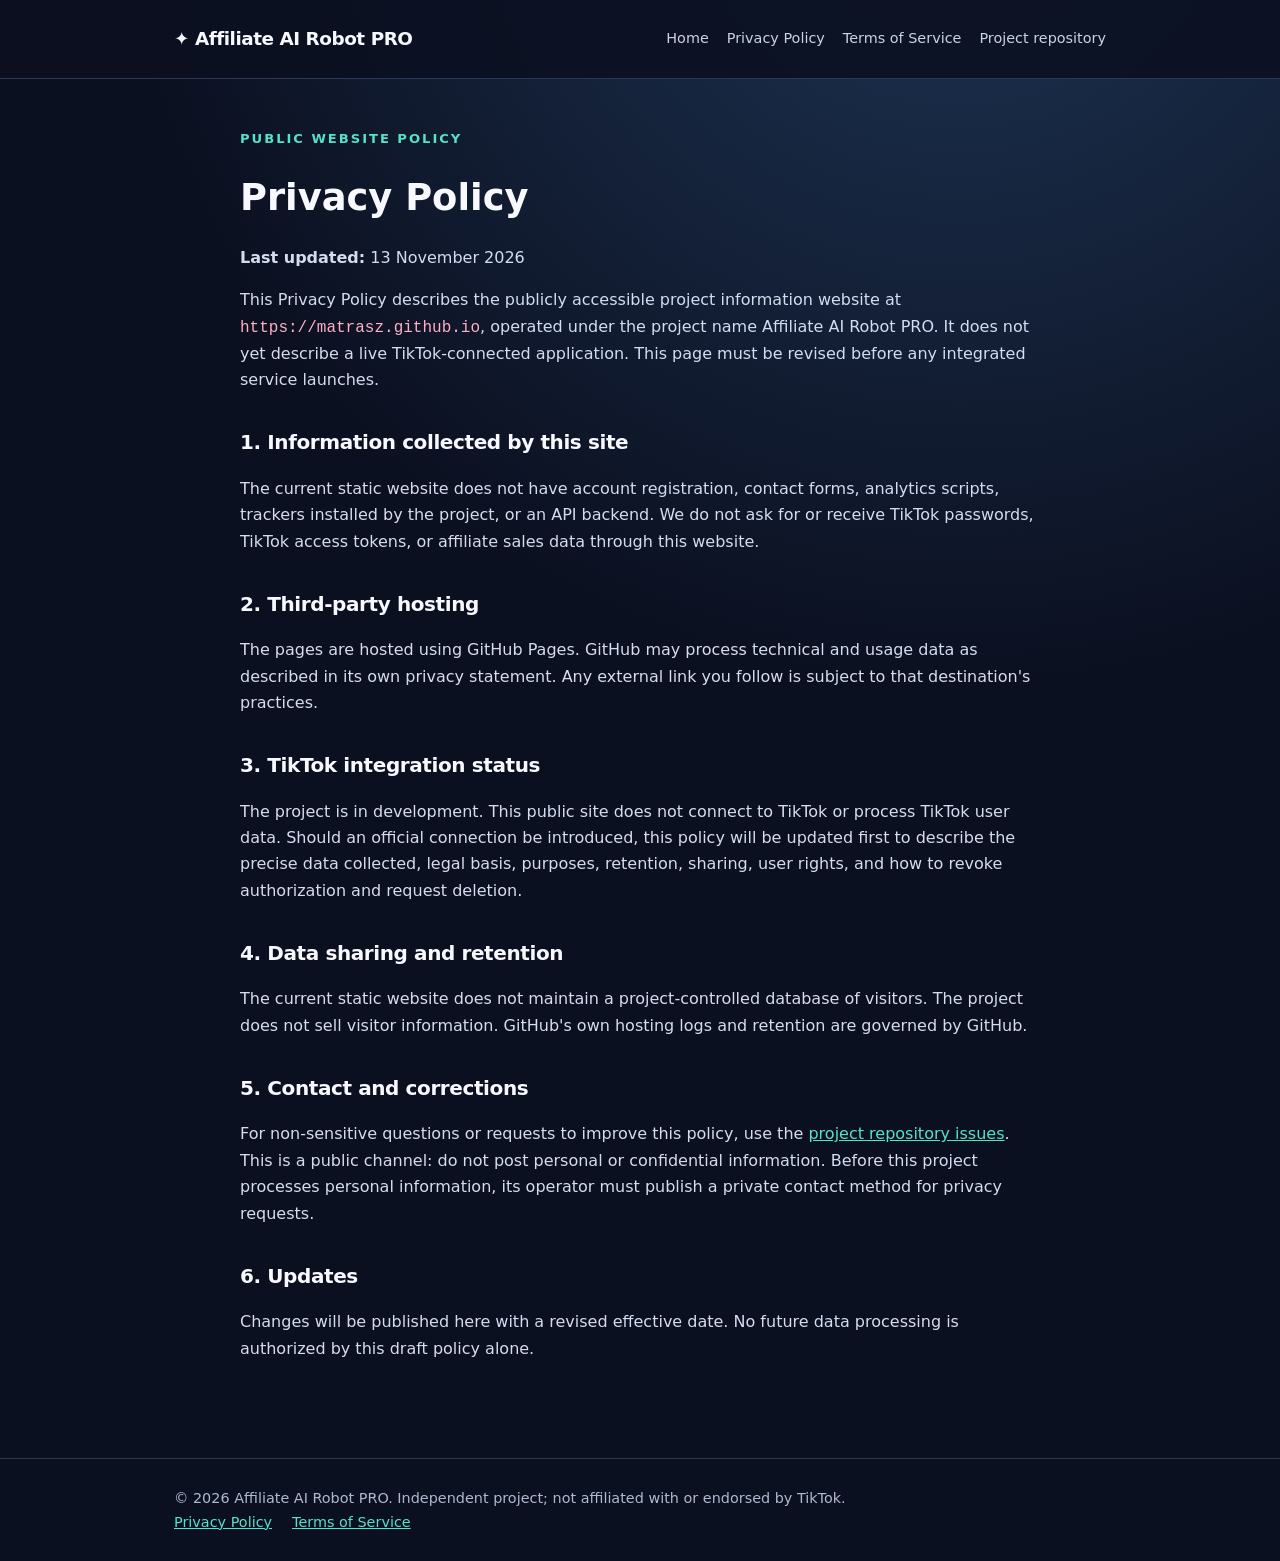
==== privacy.html @ 1ed5e054 "Add files via upload" ====
<!doctype html>
<html lang="en"><head><meta charset="utf-8"><meta name="viewport" content="width=device-width,initial-scale=1"><meta name="description" content="Privacy Policy for the current static project website."><title>Privacy Policy | Affiliate AI Robot PRO</title><link rel="stylesheet" href="/style.css"></head><body>
<header><nav class="wrap"><a href="/" class="brand">✦ Affiliate AI Robot PRO</a><div class="links"><a href="/">Home</a><a href="/privacy.html">Privacy Policy</a><a href="/terms.html">Terms of Service</a><a href="https://github.com/matrasz/matrasz.github.io">Project repository</a></div></nav></header>
<main><div class="wrap document"><span class="eyebrow">Public website policy</span><h1>Privacy Policy</h1><p><strong>Last updated:</strong> 13 November 2026</p><p>This Privacy Policy describes the publicly accessible project information website at <code>https://matrasz.github.io</code>, operated under the project name Affiliate AI Robot PRO. It does not yet describe a live TikTok-connected application. This page must be revised before any integrated service launches.</p><h2>1. Information collected by this site</h2><p>The current static website does not have account registration, contact forms, analytics scripts, trackers installed by the project, or an API backend. We do not ask for or receive TikTok passwords, TikTok access tokens, or affiliate sales data through this website.</p><h2>2. Third-party hosting</h2><p>The pages are hosted using GitHub Pages. GitHub may process technical and usage data as described in its own privacy statement. Any external link you follow is subject to that destination's practices.</p><h2>3. TikTok integration status</h2><p>The project is in development. This public site does not connect to TikTok or process TikTok user data. Should an official connection be introduced, this policy will be updated first to describe the precise data collected, legal basis, purposes, retention, sharing, user rights, and how to revoke authorization and request deletion.</p><h2>4. Data sharing and retention</h2><p>The current static website does not maintain a project-controlled database of visitors. The project does not sell visitor information. GitHub's own hosting logs and retention are governed by GitHub.</p><h2>5. Contact and corrections</h2><p>For non-sensitive questions or requests to improve this policy, use the <a href="https://github.com/matrasz/matrasz.github.io/issues">project repository issues</a>. This is a public channel: do not post personal or confidential information. Before this project processes personal information, its operator must publish a private contact method for privacy requests.</p><h2>6. Updates</h2><p>Changes will be published here with a revised effective date. No future data processing is authorized by this draft policy alone.</p></div></main><footer><div class="wrap">© 2026 Affiliate AI Robot PRO. Independent project; not affiliated with or endorsed by TikTok. <div><a href="/privacy.html">Privacy Policy</a><a href="/terms.html">Terms of Service</a></div></div></footer></body></html>
---- style.css ----
:root{color-scheme:dark;--bg:#0b1020;--panel:#141c32;--panel2:#192440;--muted:#aeb9d0;--white:#f7f9ff;--aqua:#55e1ca;--pink:#ff648a;--border:#2b3854}*{box-sizing:border-box}html{scroll-behavior:smooth}body{margin:0;background:radial-gradient(circle at 75% -10%,#1e3555 0%,#0b1020 43%);font:16px/1.65 system-ui,-apple-system,Segoe UI,Roboto,sans-serif;color:var(--white)}a{color:var(--aqua)}.wrap{max-width:980px;padding:0 24px;margin:auto}header{border-bottom:1px solid var(--border);background:#0b1020dc}nav{display:flex;align-items:center;justify-content:space-between;gap:14px;min-height:78px}nav .brand{font-size:1.15rem;font-weight:800;text-decoration:none;color:var(--white);letter-spacing:-.025em}nav .links{display:flex;gap:18px;flex-wrap:wrap}nav .links a{text-decoration:none;color:#cad3e4;font-size:.9rem}nav .links a:hover{color:var(--aqua)}.hero{padding:90px 0 70px}.eyebrow{color:var(--aqua);font-size:.82rem;font-weight:700;letter-spacing:.15em;text-transform:uppercase}.hero h1{max-width:850px;font-size:clamp(2.2rem,6vw,4.5rem);line-height:1.13;letter-spacing:-.05em;margin:20px 0}.lead{font-size:1.15rem;max-width:720px;color:var(--muted)}.pill{border:1px solid var(--border);border-radius:999px;padding:7px 14px;display:inline-block;color:#cbd7e9;font-size:.8rem}.chips{display:flex;gap:12px;flex-wrap:wrap;margin-top:34px}.section{padding:34px 0 75px}h2{font-size:1.7rem;letter-spacing:-.02em}h3{margin:0 0 6px;font-size:1.13rem}.grid{display:grid;grid-template-columns:repeat(3,1fr);gap:16px}.panel{padding:25px;background:linear-gradient(160deg,var(--panel2),var(--panel));border:1px solid var(--border);border-radius:16px}.panel p{color:var(--muted);margin:0}.note{padding:20px;border-left:3px solid var(--pink);background:#18213a;border-radius:8px;color:#d3dcee}.document{padding:46px 0 80px;max-width:800px}.document h1{font-size:2.3rem;line-height:1.2}.document h2{font-size:1.25rem;padding-top:16px}.document p,.document li{color:#d3ddef}.document ul{padding-left:24px}footer{border-top:1px solid var(--border);padding:28px 0;color:var(--muted);font-size:.9rem}footer a{margin-right:20px}code{color:#ffb0c4} @media(max-width:700px){.grid{grid-template-columns:1fr}nav{align-items:flex-start;flex-direction:column;padding:18px 0}nav .links{gap:13px}.hero{padding-top:56px}.document{padding-top:36px}}
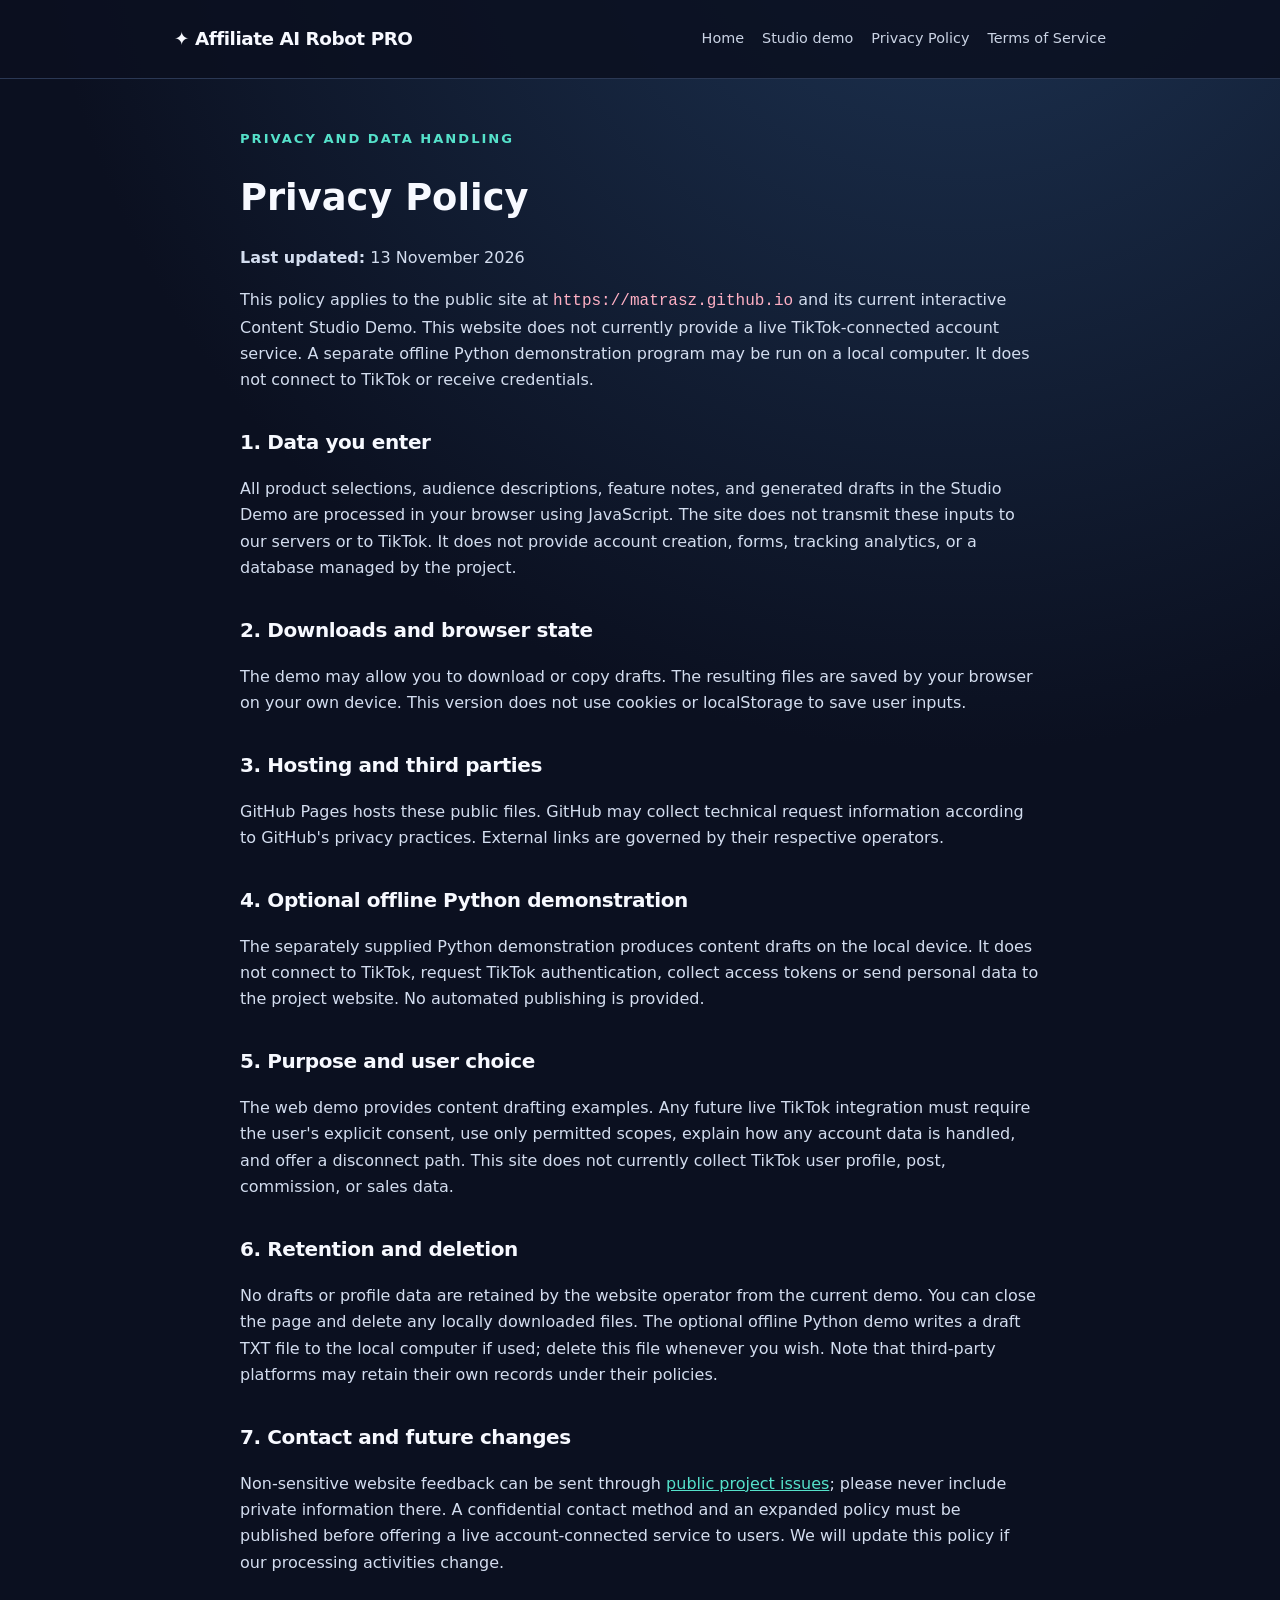
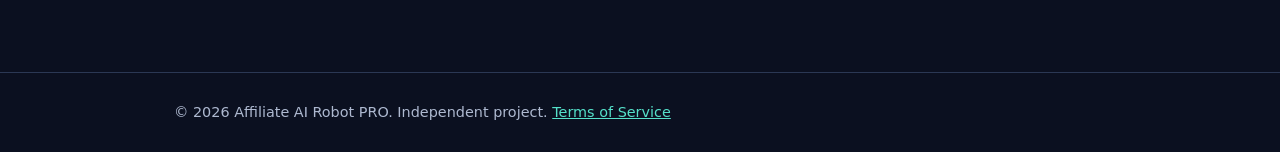
==== commit 2c581348: "Update Affiliate AI Robot PRO v0.3" ====
--- a/privacy.html
+++ b/privacy.html
@@ -1,4 +1 @@
-<!doctype html>
-<html lang="en"><head><meta charset="utf-8"><meta name="viewport" content="width=device-width,initial-scale=1"><meta name="description" content="Privacy Policy for the current static project website."><title>Privacy Policy | Affiliate AI Robot PRO</title><link rel="stylesheet" href="/style.css"></head><body>
-<header><nav class="wrap"><a href="/" class="brand">✦ Affiliate AI Robot PRO</a><div class="links"><a href="/">Home</a><a href="/privacy.html">Privacy Policy</a><a href="/terms.html">Terms of Service</a><a href="https://github.com/matrasz/matrasz.github.io">Project repository</a></div></nav></header>
-<main><div class="wrap document"><span class="eyebrow">Public website policy</span><h1>Privacy Policy</h1><p><strong>Last updated:</strong> 13 November 2026</p><p>This Privacy Policy describes the publicly accessible project information website at <code>https://matrasz.github.io</code>, operated under the project name Affiliate AI Robot PRO. It does not yet describe a live TikTok-connected application. This page must be revised before any integrated service launches.</p><h2>1. Information collected by this site</h2><p>The current static website does not have account registration, contact forms, analytics scripts, trackers installed by the project, or an API backend. We do not ask for or receive TikTok passwords, TikTok access tokens, or affiliate sales data through this website.</p><h2>2. Third-party hosting</h2><p>The pages are hosted using GitHub Pages. GitHub may process technical and usage data as described in its own privacy statement. Any external link you follow is subject to that destination's practices.</p><h2>3. TikTok integration status</h2><p>The project is in development. This public site does not connect to TikTok or process TikTok user data. Should an official connection be introduced, this policy will be updated first to describe the precise data collected, legal basis, purposes, retention, sharing, user rights, and how to revoke authorization and request deletion.</p><h2>4. Data sharing and retention</h2><p>The current static website does not maintain a project-controlled database of visitors. The project does not sell visitor information. GitHub's own hosting logs and retention are governed by GitHub.</p><h2>5. Contact and corrections</h2><p>For non-sensitive questions or requests to improve this policy, use the <a href="https://github.com/matrasz/matrasz.github.io/issues">project repository issues</a>. This is a public channel: do not post personal or confidential information. Before this project processes personal information, its operator must publish a private contact method for privacy requests.</p><h2>6. Updates</h2><p>Changes will be published here with a revised effective date. No future data processing is authorized by this draft policy alone.</p></div></main><footer><div class="wrap">© 2026 Affiliate AI Robot PRO. Independent project; not affiliated with or endorsed by TikTok. <div><a href="/privacy.html">Privacy Policy</a><a href="/terms.html">Terms of Service</a></div></div></footer></body></html>+<!doctype html><html lang="en"><head><meta charset="utf-8"><meta name="viewport" content="width=device-width,initial-scale=1"><title>Privacy Policy | Affiliate AI Robot PRO</title><link rel="stylesheet" href="/style.css"></head><body><header><nav class="wrap"><a href="/" class="brand">✦ Affiliate AI Robot PRO</a><div class="links"><a href="/">Home</a><a href="/studio.html">Studio demo</a><a href="/privacy.html">Privacy Policy</a><a href="/terms.html">Terms of Service</a></div></nav></header><main class="wrap document"><span class="eyebrow">Privacy and data handling</span><h1>Privacy Policy</h1><p><strong>Last updated:</strong> 13 November 2026</p><p>This policy applies to the public site at <code>https://matrasz.github.io</code> and its current interactive Content Studio Demo. This website does not currently provide a live TikTok-connected account service. A separate offline Python demonstration program may be run on a local computer. It does not connect to TikTok or receive credentials.</p><h2>1. Data you enter</h2><p>All product selections, audience descriptions, feature notes, and generated drafts in the Studio Demo are processed in your browser using JavaScript. The site does not transmit these inputs to our servers or to TikTok. It does not provide account creation, forms, tracking analytics, or a database managed by the project.</p><h2>2. Downloads and browser state</h2><p>The demo may allow you to download or copy drafts. The resulting files are saved by your browser on your own device. This version does not use cookies or localStorage to save user inputs.</p><h2>3. Hosting and third parties</h2><p>GitHub Pages hosts these public files. GitHub may collect technical request information according to GitHub's privacy practices. External links are governed by their respective operators.</p><h2>4. Optional offline Python demonstration</h2><p>The separately supplied Python demonstration produces content drafts on the local device. It does not connect to TikTok, request TikTok authentication, collect access tokens or send personal data to the project website. No automated publishing is provided.</p><h2>5. Purpose and user choice</h2><p>The web demo provides content drafting examples. Any future live TikTok integration must require the user's explicit consent, use only permitted scopes, explain how any account data is handled, and offer a disconnect path. This site does not currently collect TikTok user profile, post, commission, or sales data.</p><h2>6. Retention and deletion</h2><p>No drafts or profile data are retained by the website operator from the current demo. You can close the page and delete any locally downloaded files. The optional offline Python demo writes a draft TXT file to the local computer if used; delete this file whenever you wish. Note that third-party platforms may retain their own records under their policies.</p><h2>7. Contact and future changes</h2><p>Non-sensitive website feedback can be sent through <a href="https://github.com/matrasz/matrasz.github.io/issues">public project issues</a>; please never include private information there. A confidential contact method and an expanded policy must be published before offering a live account-connected service to users. We will update this policy if our processing activities change.</p></main><footer><div class="wrap">© 2026 Affiliate AI Robot PRO. Independent project. <a href="/terms.html">Terms of Service</a></div></footer></body></html>
--- a/style.css
+++ b/style.css
@@ -1,2 +1,4 @@
 
 :root{color-scheme:dark;--bg:#0b1020;--panel:#141c32;--panel2:#192440;--muted:#aeb9d0;--white:#f7f9ff;--aqua:#55e1ca;--pink:#ff648a;--border:#2b3854}*{box-sizing:border-box}html{scroll-behavior:smooth}body{margin:0;background:radial-gradient(circle at 75% -10%,#1e3555 0%,#0b1020 43%);font:16px/1.65 system-ui,-apple-system,Segoe UI,Roboto,sans-serif;color:var(--white)}a{color:var(--aqua)}.wrap{max-width:980px;padding:0 24px;margin:auto}header{border-bottom:1px solid var(--border);background:#0b1020dc}nav{display:flex;align-items:center;justify-content:space-between;gap:14px;min-height:78px}nav .brand{font-size:1.15rem;font-weight:800;text-decoration:none;color:var(--white);letter-spacing:-.025em}nav .links{display:flex;gap:18px;flex-wrap:wrap}nav .links a{text-decoration:none;color:#cad3e4;font-size:.9rem}nav .links a:hover{color:var(--aqua)}.hero{padding:90px 0 70px}.eyebrow{color:var(--aqua);font-size:.82rem;font-weight:700;letter-spacing:.15em;text-transform:uppercase}.hero h1{max-width:850px;font-size:clamp(2.2rem,6vw,4.5rem);line-height:1.13;letter-spacing:-.05em;margin:20px 0}.lead{font-size:1.15rem;max-width:720px;color:var(--muted)}.pill{border:1px solid var(--border);border-radius:999px;padding:7px 14px;display:inline-block;color:#cbd7e9;font-size:.8rem}.chips{display:flex;gap:12px;flex-wrap:wrap;margin-top:34px}.section{padding:34px 0 75px}h2{font-size:1.7rem;letter-spacing:-.02em}h3{margin:0 0 6px;font-size:1.13rem}.grid{display:grid;grid-template-columns:repeat(3,1fr);gap:16px}.panel{padding:25px;background:linear-gradient(160deg,var(--panel2),var(--panel));border:1px solid var(--border);border-radius:16px}.panel p{color:var(--muted);margin:0}.note{padding:20px;border-left:3px solid var(--pink);background:#18213a;border-radius:8px;color:#d3dcee}.document{padding:46px 0 80px;max-width:800px}.document h1{font-size:2.3rem;line-height:1.2}.document h2{font-size:1.25rem;padding-top:16px}.document p,.document li{color:#d3ddef}.document ul{padding-left:24px}footer{border-top:1px solid var(--border);padding:28px 0;color:var(--muted);font-size:.9rem}footer a{margin-right:20px}code{color:#ffb0c4} @media(max-width:700px){.grid{grid-template-columns:1fr}nav{align-items:flex-start;flex-direction:column;padding:18px 0}nav .links{gap:13px}.hero{padding-top:56px}.document{padding-top:36px}}
+
+.cta{display:inline-block;background:var(--aqua);color:#071324;padding:12px 19px;border-radius:10px;text-decoration:none;font-weight:800}.field{display:block;color:#cdd8e9;font-weight:650;margin-bottom:7px}.form-grid{display:grid;grid-template-columns:1fr 1fr;gap:16px}.control{width:100%;border:1px solid #4c6080;border-radius:10px;background:#0d162b;color:white;padding:12px;font:inherit}.control:focus{outline:2px solid var(--aqua)}.output{white-space:pre-wrap;line-height:1.8;overflow-wrap:anywhere;border:1px solid var(--border);background:#091123;padding:20px;border-radius:12px;min-height:120px}.action{border:1px solid #38506b;color:#f7f9ff;background:#202e4c;border-radius:10px;padding:12px 20px;font-weight:700;cursor:pointer}.action.primary{background:var(--aqua);color:#061522}.action:disabled{opacity:.45}.label-note{color:var(--muted);font-size:.89rem;margin-top:8px}.actions{display:flex;gap:12px;flex-wrap:wrap;margin-top:18px}.status{padding:10px 0;color:var(--aqua);font-size:.9rem} @media(max-width:700px){.form-grid{grid-template-columns:1fr}}
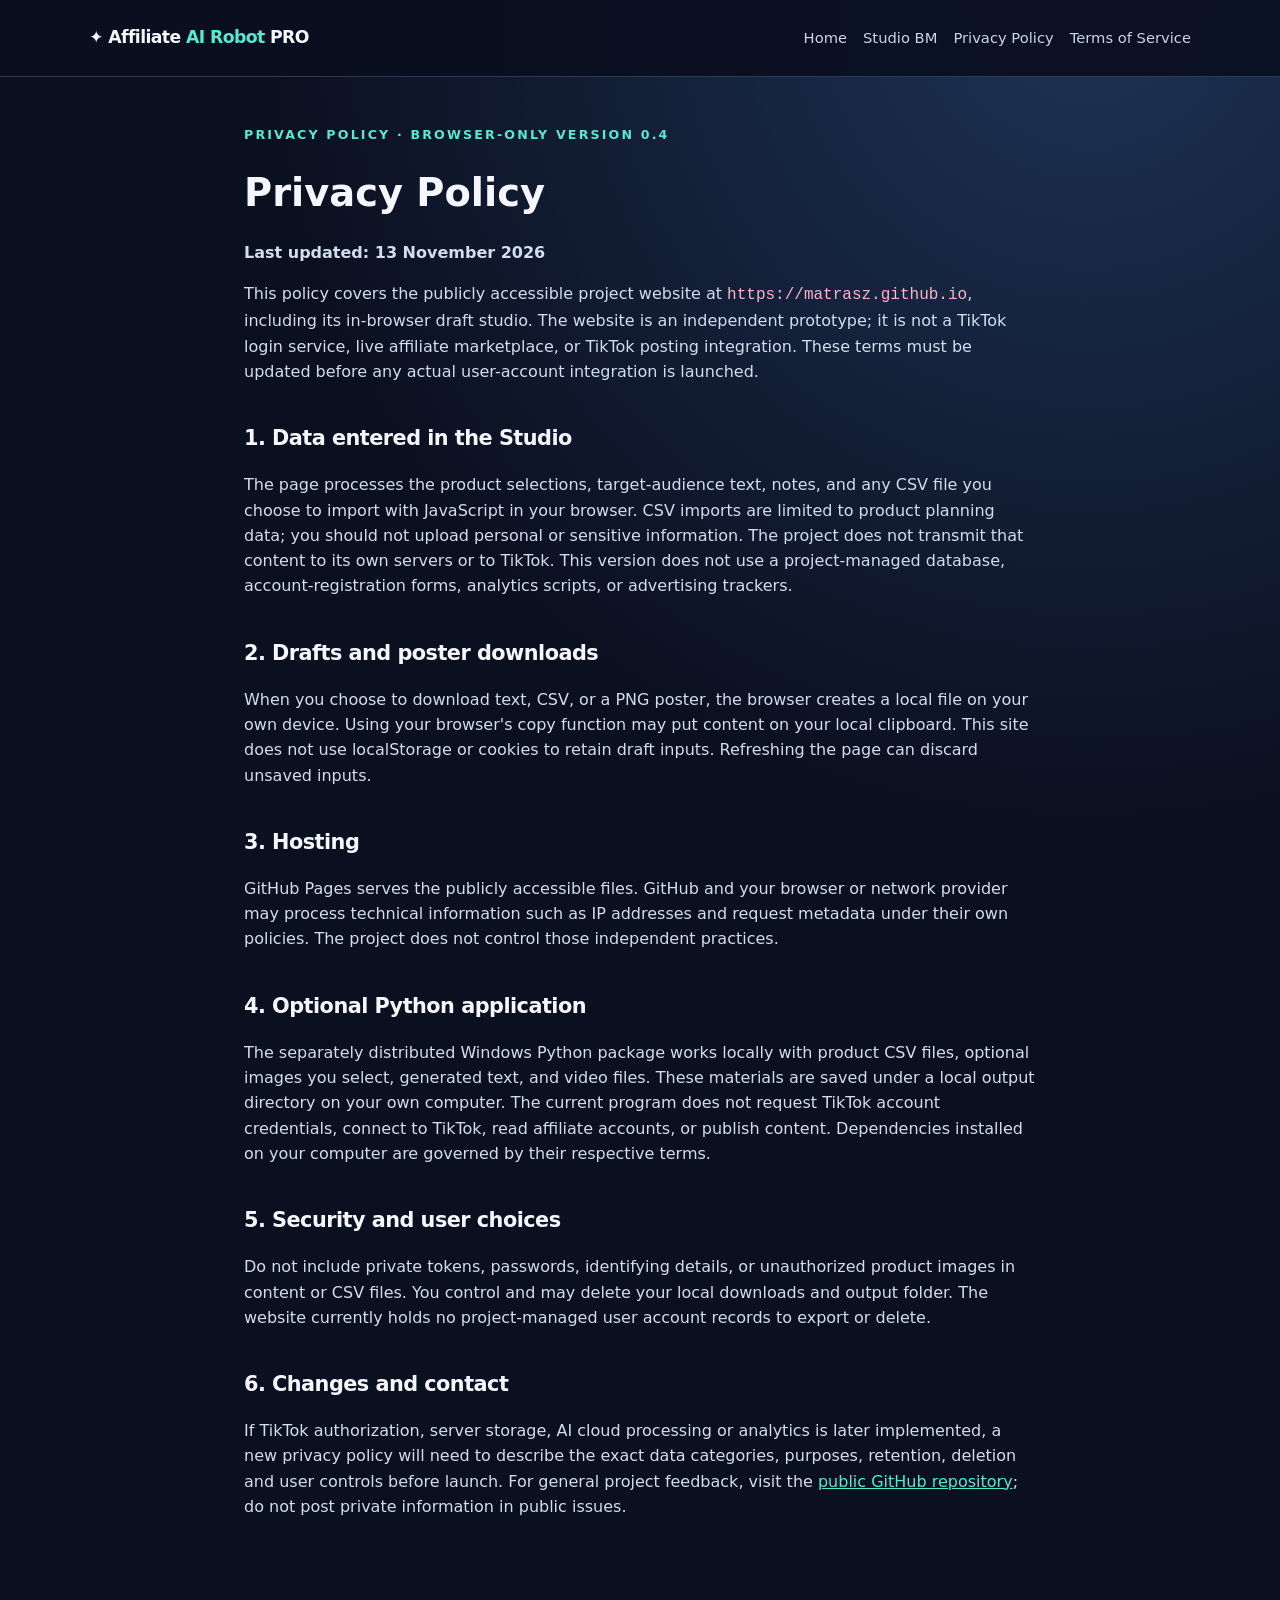
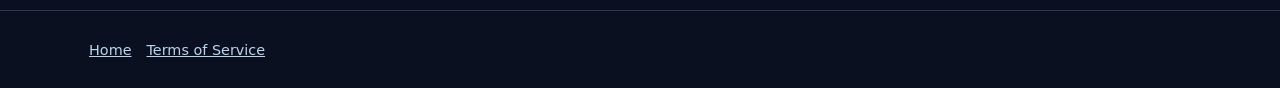
==== commit 8a310145: "Update Affiliate AI Robot PRO v0.4" ====
--- a/privacy.html
+++ b/privacy.html
@@ -1 +1,7 @@
-<!doctype html><html lang="en"><head><meta charset="utf-8"><meta name="viewport" content="width=device-width,initial-scale=1"><title>Privacy Policy | Affiliate AI Robot PRO</title><link rel="stylesheet" href="/style.css"></head><body><header><nav class="wrap"><a href="/" class="brand">✦ Affiliate AI Robot PRO</a><div class="links"><a href="/">Home</a><a href="/studio.html">Studio demo</a><a href="/privacy.html">Privacy Policy</a><a href="/terms.html">Terms of Service</a></div></nav></header><main class="wrap document"><span class="eyebrow">Privacy and data handling</span><h1>Privacy Policy</h1><p><strong>Last updated:</strong> 13 November 2026</p><p>This policy applies to the public site at <code>https://matrasz.github.io</code> and its current interactive Content Studio Demo. This website does not currently provide a live TikTok-connected account service. A separate offline Python demonstration program may be run on a local computer. It does not connect to TikTok or receive credentials.</p><h2>1. Data you enter</h2><p>All product selections, audience descriptions, feature notes, and generated drafts in the Studio Demo are processed in your browser using JavaScript. The site does not transmit these inputs to our servers or to TikTok. It does not provide account creation, forms, tracking analytics, or a database managed by the project.</p><h2>2. Downloads and browser state</h2><p>The demo may allow you to download or copy drafts. The resulting files are saved by your browser on your own device. This version does not use cookies or localStorage to save user inputs.</p><h2>3. Hosting and third parties</h2><p>GitHub Pages hosts these public files. GitHub may collect technical request information according to GitHub's privacy practices. External links are governed by their respective operators.</p><h2>4. Optional offline Python demonstration</h2><p>The separately supplied Python demonstration produces content drafts on the local device. It does not connect to TikTok, request TikTok authentication, collect access tokens or send personal data to the project website. No automated publishing is provided.</p><h2>5. Purpose and user choice</h2><p>The web demo provides content drafting examples. Any future live TikTok integration must require the user's explicit consent, use only permitted scopes, explain how any account data is handled, and offer a disconnect path. This site does not currently collect TikTok user profile, post, commission, or sales data.</p><h2>6. Retention and deletion</h2><p>No drafts or profile data are retained by the website operator from the current demo. You can close the page and delete any locally downloaded files. The optional offline Python demo writes a draft TXT file to the local computer if used; delete this file whenever you wish. Note that third-party platforms may retain their own records under their policies.</p><h2>7. Contact and future changes</h2><p>Non-sensitive website feedback can be sent through <a href="https://github.com/matrasz/matrasz.github.io/issues">public project issues</a>; please never include private information there. A confidential contact method and an expanded policy must be published before offering a live account-connected service to users. We will update this policy if our processing activities change.</p></main><footer><div class="wrap">© 2026 Affiliate AI Robot PRO. Independent project. <a href="/terms.html">Terms of Service</a></div></footer></body></html>+<!doctype html><html lang="en"><head><meta charset="utf-8"><meta name="viewport" content="width=device-width,initial-scale=1"><title>Privacy Policy | Affiliate AI Robot PRO</title><link rel="stylesheet" href="/style.css"></head><body><header><nav class="wrap"><a class="brand" href="/">✦ Affiliate <b>AI Robot</b> PRO</a><div class="links"><a href="/">Home</a><a href="/studio.html">Studio BM</a><a href="/privacy.html">Privacy Policy</a><a href="/terms.html">Terms of Service</a></div></nav></header><main class="wrap document"><span class="eyebrow">Privacy policy · Browser-only version 0.4</span><h1>Privacy Policy</h1><p><strong>Last updated: 13 November 2026</strong></p><p>This policy covers the publicly accessible project website at <code>https://matrasz.github.io</code>, including its in-browser draft studio. The website is an independent prototype; it is not a TikTok login service, live affiliate marketplace, or TikTok posting integration. These terms must be updated before any actual user-account integration is launched.</p>
+<h2>1. Data entered in the Studio</h2><p>The page processes the product selections, target-audience text, notes, and any CSV file you choose to import with JavaScript in your browser. CSV imports are limited to product planning data; you should not upload personal or sensitive information. The project does not transmit that content to its own servers or to TikTok. This version does not use a project-managed database, account-registration forms, analytics scripts, or advertising trackers.</p>
+<h2>2. Drafts and poster downloads</h2><p>When you choose to download text, CSV, or a PNG poster, the browser creates a local file on your own device. Using your browser's copy function may put content on your local clipboard. This site does not use localStorage or cookies to retain draft inputs. Refreshing the page can discard unsaved inputs.</p>
+<h2>3. Hosting</h2><p>GitHub Pages serves the publicly accessible files. GitHub and your browser or network provider may process technical information such as IP addresses and request metadata under their own policies. The project does not control those independent practices.</p>
+<h2>4. Optional Python application</h2><p>The separately distributed Windows Python package works locally with product CSV files, optional images you select, generated text, and video files. These materials are saved under a local output directory on your own computer. The current program does not request TikTok account credentials, connect to TikTok, read affiliate accounts, or publish content. Dependencies installed on your computer are governed by their respective terms.</p>
+<h2>5. Security and user choices</h2><p>Do not include private tokens, passwords, identifying details, or unauthorized product images in content or CSV files. You control and may delete your local downloads and output folder. The website currently holds no project-managed user account records to export or delete.</p>
+<h2>6. Changes and contact</h2><p>If TikTok authorization, server storage, AI cloud processing or analytics is later implemented, a new privacy policy will need to describe the exact data categories, purposes, retention, deletion and user controls before launch. For general project feedback, visit the <a href="https://github.com/matrasz/matrasz.github.io">public GitHub repository</a>; do not post private information in public issues.</p></main><footer><div class="wrap footlinks"><a href="/">Home</a><a href="/terms.html">Terms of Service</a></div></footer></body></html>
--- a/style.css
+++ b/style.css
@@ -1,4 +1 @@
-
-:root{color-scheme:dark;--bg:#0b1020;--panel:#141c32;--panel2:#192440;--muted:#aeb9d0;--white:#f7f9ff;--aqua:#55e1ca;--pink:#ff648a;--border:#2b3854}*{box-sizing:border-box}html{scroll-behavior:smooth}body{margin:0;background:radial-gradient(circle at 75% -10%,#1e3555 0%,#0b1020 43%);font:16px/1.65 system-ui,-apple-system,Segoe UI,Roboto,sans-serif;color:var(--white)}a{color:var(--aqua)}.wrap{max-width:980px;padding:0 24px;margin:auto}header{border-bottom:1px solid var(--border);background:#0b1020dc}nav{display:flex;align-items:center;justify-content:space-between;gap:14px;min-height:78px}nav .brand{font-size:1.15rem;font-weight:800;text-decoration:none;color:var(--white);letter-spacing:-.025em}nav .links{display:flex;gap:18px;flex-wrap:wrap}nav .links a{text-decoration:none;color:#cad3e4;font-size:.9rem}nav .links a:hover{color:var(--aqua)}.hero{padding:90px 0 70px}.eyebrow{color:var(--aqua);font-size:.82rem;font-weight:700;letter-spacing:.15em;text-transform:uppercase}.hero h1{max-width:850px;font-size:clamp(2.2rem,6vw,4.5rem);line-height:1.13;letter-spacing:-.05em;margin:20px 0}.lead{font-size:1.15rem;max-width:720px;color:var(--muted)}.pill{border:1px solid var(--border);border-radius:999px;padding:7px 14px;display:inline-block;color:#cbd7e9;font-size:.8rem}.chips{display:flex;gap:12px;flex-wrap:wrap;margin-top:34px}.section{padding:34px 0 75px}h2{font-size:1.7rem;letter-spacing:-.02em}h3{margin:0 0 6px;font-size:1.13rem}.grid{display:grid;grid-template-columns:repeat(3,1fr);gap:16px}.panel{padding:25px;background:linear-gradient(160deg,var(--panel2),var(--panel));border:1px solid var(--border);border-radius:16px}.panel p{color:var(--muted);margin:0}.note{padding:20px;border-left:3px solid var(--pink);background:#18213a;border-radius:8px;color:#d3dcee}.document{padding:46px 0 80px;max-width:800px}.document h1{font-size:2.3rem;line-height:1.2}.document h2{font-size:1.25rem;padding-top:16px}.document p,.document li{color:#d3ddef}.document ul{padding-left:24px}footer{border-top:1px solid var(--border);padding:28px 0;color:var(--muted);font-size:.9rem}footer a{margin-right:20px}code{color:#ffb0c4} @media(max-width:700px){.grid{grid-template-columns:1fr}nav{align-items:flex-start;flex-direction:column;padding:18px 0}nav .links{gap:13px}.hero{padding-top:56px}.document{padding-top:36px}}
-
-.cta{display:inline-block;background:var(--aqua);color:#071324;padding:12px 19px;border-radius:10px;text-decoration:none;font-weight:800}.field{display:block;color:#cdd8e9;font-weight:650;margin-bottom:7px}.form-grid{display:grid;grid-template-columns:1fr 1fr;gap:16px}.control{width:100%;border:1px solid #4c6080;border-radius:10px;background:#0d162b;color:white;padding:12px;font:inherit}.control:focus{outline:2px solid var(--aqua)}.output{white-space:pre-wrap;line-height:1.8;overflow-wrap:anywhere;border:1px solid var(--border);background:#091123;padding:20px;border-radius:12px;min-height:120px}.action{border:1px solid #38506b;color:#f7f9ff;background:#202e4c;border-radius:10px;padding:12px 20px;font-weight:700;cursor:pointer}.action.primary{background:var(--aqua);color:#061522}.action:disabled{opacity:.45}.label-note{color:var(--muted);font-size:.89rem;margin-top:8px}.actions{display:flex;gap:12px;flex-wrap:wrap;margin-top:18px}.status{padding:10px 0;color:var(--aqua);font-size:.9rem} @media(max-width:700px){.form-grid{grid-template-columns:1fr}}
+:root{color-scheme:dark;--bg:#0b1020;--panel:#141d34;--panel2:#182541;--line:#2e3a54;--text:#f5f7ff;--muted:#afbcd3;--mint:#56ead0;--pink:#ff769b;--blue:#7aa8ff;--chip:#263753}*{box-sizing:border-box}html{scroll-behavior:smooth}body{margin:0;background:radial-gradient(circle at 85% 0%,#1d3355 0%,var(--bg) 41%);font:16px/1.58 system-ui,-apple-system,Segoe UI,Roboto,sans-serif;color:var(--text)}a{color:var(--mint)}.wrap{max-width:1150px;margin:auto;padding:0 24px}header{background:#0a1020ed;border-bottom:1px solid var(--line);position:sticky;top:0;z-index:10}nav{min-height:76px;display:flex;align-items:center;justify-content:space-between;gap:15px}.brand{font-size:1.08rem;font-weight:800;letter-spacing:-.035em;color:var(--text);text-decoration:none}.brand b{color:var(--mint)}.links{display:flex;gap:16px;flex-wrap:wrap}.links a{text-decoration:none;color:#cbd5e7;font-size:.92rem}.links a:hover{color:var(--mint)}.hero{padding:80px 0 66px}.hero h1{font-size:clamp(2.25rem,6.3vw,4.8rem);line-height:1.08;max-width:950px;letter-spacing:-.065em;margin:18px 0}.hero h1 em{font-style:normal;color:var(--mint)}.eyebrow{font-size:.79rem;text-transform:uppercase;letter-spacing:.17em;color:var(--mint);font-weight:800}.lead{color:var(--muted);font-size:1.17rem;max-width:820px}.section{padding:26px 0 70px}h2{font-size:1.65rem;letter-spacing:-.025em}h3{font-size:1.12rem}p{margin-top:.65em}.grid{display:grid;grid-template-columns:repeat(3,1fr);gap:15px}.panel{border:1px solid var(--line);background:linear-gradient(155deg,var(--panel2),var(--panel));border-radius:18px;padding:24px}.panel p{color:var(--muted)}.note{border-left:3px solid var(--pink);background:#1b2440;padding:16px 20px;border-radius:10px;color:#d8e1f2}.chips{display:flex;gap:10px;flex-wrap:wrap;margin:28px 0}.pill{display:inline-block;border:1px solid var(--line);border-radius:999px;padding:8px 13px;color:#d0dbeb;font-size:.82rem}.button,.action{cursor:pointer;display:inline-flex;align-items:center;justify-content:center;gap:7px;padding:12px 17px;border:1px solid #3d4d6c;color:var(--text);background:#223151;border-radius:10px;text-decoration:none;font-weight:700;font-size:.92rem;min-height:44px}.button.primary,.action.primary{background:var(--mint);color:#071322;border-color:var(--mint)}.action:hover,.button:hover{filter:brightness(1.09)}.action:disabled{cursor:not-allowed;opacity:.42}.document{max-width:840px;padding-top:44px;padding-bottom:75px}.document h1{font-size:2.4rem;line-height:1.1}.document h2{font-size:1.3rem;margin-top:38px}.document p,.document li{color:#d2ddee}.document li{margin-bottom:7px}.document code{overflow-wrap:anywhere;color:#ffb4c8}.shell{padding:34px 0 80px}.page-title{margin:10px 0 6px;font-size:clamp(2rem,4vw,3rem);letter-spacing:-.045em}.sub{max-width:950px;color:var(--muted);margin:5px 0 25px}.dash{display:grid;grid-template-columns:1fr 1fr;gap:18px}.field{display:block;margin-bottom:6px;font-size:.87rem;color:#d9e4f7;font-weight:700}.control{width:100%;padding:12px 14px;min-height:46px;background:#0d182c;border:1px solid #3b4f74;border-radius:10px;color:var(--text);font:inherit}.control:focus{outline:2px solid var(--mint);outline-offset:2px}.control::placeholder{color:#8d9eb8}.control.small{font-size:.9rem}.form-grid{display:grid;grid-template-columns:1fr 1fr;gap:18px}.span2{grid-column:span 2}.actions{display:flex;gap:9px;flex-wrap:wrap;margin-top:17px}.hint{color:var(--muted);font-size:.84rem}.status{font-size:.86rem;color:var(--mint);min-height:20px}.statstrip{display:grid;grid-template-columns:repeat(3,1fr);gap:12px;margin:22px 0}.stat{background:#141e33;border:1px solid var(--line);border-radius:13px;padding:13px 17px}.stat strong{display:block;font-size:1.6rem;color:var(--mint);line-height:1.15}.stat span{font-size:.77rem;color:var(--muted)}.tablewrap{overflow:auto;border:1px solid var(--line);border-radius:12px;background:#11192b}table{border-collapse:collapse;width:100%;min-width:630px}th,td{padding:12px;border-bottom:1px solid #2a354c;text-align:left;vertical-align:middle;font-size:.88rem}th{background:#18243e;color:#b6c6e4}tr:last-child td{border-bottom:0}tr:hover td{background:#1a2742}.num{text-align:right;white-space:nowrap}.mini{border:1px solid #47698a;background:#223c50;color:#d9fffa;border-radius:7px;padding:6px 11px;cursor:pointer}.badge-note{font-size:.78rem;border-radius:6px;background:var(--chip);padding:4px 8px;color:#d4e8ff}.result{white-space:pre-wrap;font-size:.94rem;background:#0d1629;padding:18px;border:1px solid var(--line);border-radius:12px;color:#e6edfa;line-height:1.72;max-height:700px;overflow:auto}.product-area{padding-top:28px}.topbar{display:flex;align-items:center;justify-content:space-between;gap:15px;flex-wrap:wrap}.upload{display:inline-block;cursor:pointer}.upload input{position:absolute;width:1px;height:1px;opacity:0;pointer-events:none}.alert{border-radius:10px;padding:13px 17px;background:#24203a;border:1px solid #674765;color:#efcce5;font-size:.91rem}.muted{color:var(--muted)}footer{border-top:1px solid var(--line);padding:28px 0;color:var(--muted);font-size:.9rem}footer .footlinks{display:flex;gap:15px;flex-wrap:wrap}footer a{color:#b9d4eb}.sr-only{position:absolute!important;clip:rect(0,0,0,0);width:1px;height:1px;overflow:hidden}@media(max-width:800px){.dash,.form-grid{grid-template-columns:1fr}.span2{grid-column:auto}.grid,.statstrip{grid-template-columns:1fr}.hero{padding:54px 0}nav{align-items:flex-start;flex-direction:column;padding:16px 0}.shell{padding-top:25px}}
